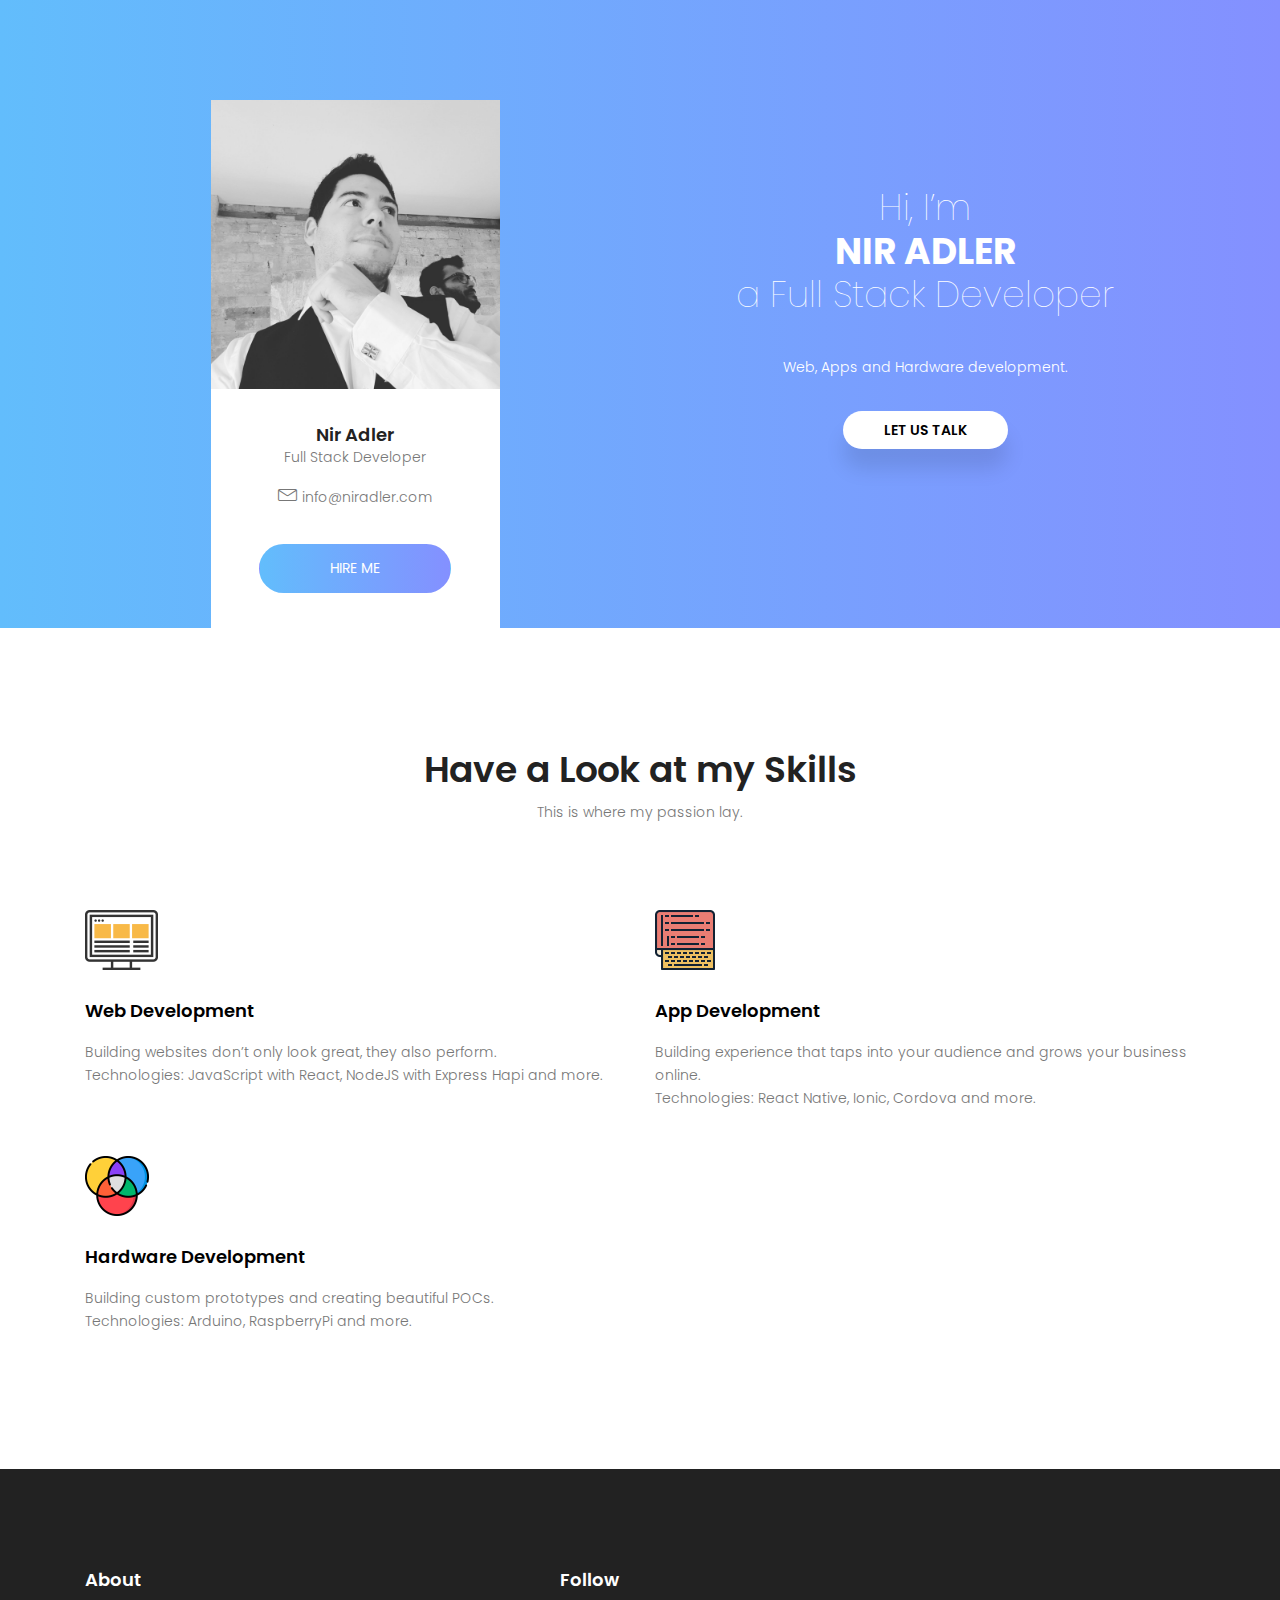
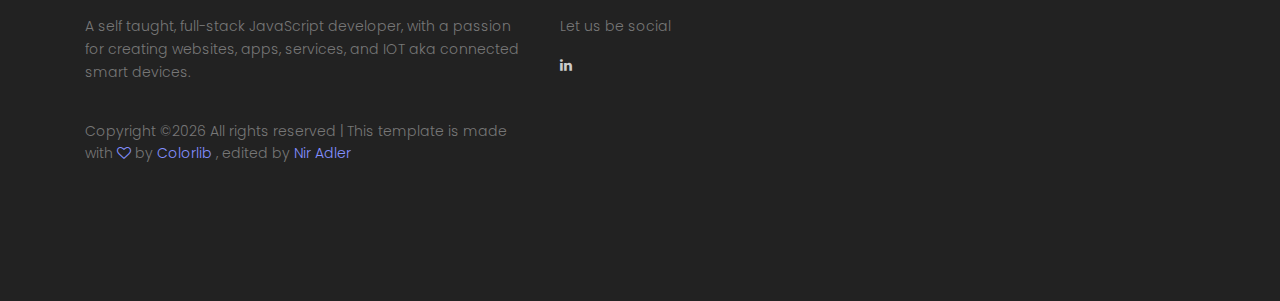
==== index.html @ 6424b709 "init" ====
<!DOCTYPE html>
	<html lang="zxx" class="no-js">
	<head>
		<!-- Mobile Specific Meta -->
		<meta name="viewport" content="width=device-width, initial-scale=1, shrink-to-fit=no">
		<!-- Author Meta -->
		<meta name="author" content="Nir Adler">
		<!-- Meta Description -->
		<meta name="description" content="Nir Adler">
		<!-- Meta Keyword -->
		<meta name="keywords" content="Nir Adler">
		<!-- meta character set -->
		<meta charset="UTF-8">
		<!-- Site Title -->
		<title>Nir Adler</title>

		<link href="https://fonts.googleapis.com/css?family=Poppins:100,200,400,300,500,600,700" rel="stylesheet"> 
			<!--
			CSS
			============================================= -->
			<link rel="stylesheet" href="css/linearicons.css">
			<link rel="stylesheet" href="css/owl.carousel.css">
			<link rel="stylesheet" href="css/font-awesome.min.css">
			<link rel="stylesheet" href="css/nice-select.css">			
			<link rel="stylesheet" href="css/magnific-popup.css">
			<link rel="stylesheet" href="css/bootstrap.css">
			<link rel="stylesheet" href="css/main.css">
		</head>
		<body>
		<!-- Start banner Area -->
		<section class="generic-banner relative">	
				
			<div class="container">
				<div class="row justify-content-start align-items-center">		
						<div class="col-lg-6 col-md-12 banner-right">
						<div class="myself-wrap">
								<img class="img-fluid" src="img/header-img.jpg" alt="" style="max-height: 289px">
								<div class="desc">
									<h4>Nir Adler</h4>
									<p class="pb-10">Full Stack Developer</p>
									<p><span class="lnr lnr-envelope"></span> info@niradler.com</p>
									<a class="mt-30 text-uppercase talk-btn" href="mailto:info@niradler.com?Subject=Reaching%20out%20from%20niradler.com" target="_top">Hire Me</span></a>
								</div>
							</div>		
						</div>	
					<div class="col-lg-6 col-md-12 banner-left">
						<h1 class="text-white">
							Hi, I’m <br>
							<span>Nir Adler</span> <br>
							a Full Stack Developer						
						</h1>
						<p class="mx-auto text-white  mt-20 mb-40">
							Web, Apps and Hardware development.
						</p>
						<a href="mailto:info@niradler.com?Subject=Reaching%20out%20from%20niradler.com" target="_top" class="text-uppercase header-btn">Let Us Talk</span></a>
					</div>
				</div>
			</div>
		</section>		
		<!-- End banner Area -->
		
		<!-- About Generic Start -->
		<div class="main-wrapper">

			<!-- Start service Area -->
			<section class="service-area section-gap" id="service"> 
				<div class="container">
					<div class="row d-flex justify-content-center">
						<div class="menu-content pb-70 col-lg-8">
							<div class="title text-center">
								<h1 class="mb-10">Have a Look at my Skills</h1>
								<p>This is where my passion lay.</p>
							</div>
						</div>
					</div>						
					<div class="row">
						<div class="single-service col-lg-6 col-md-6 mb-30">
							<div class="icon">
								<img src="img/s1.png" alt="">
							</div>
							<div class="dec">
								<h4 class="mt-30"><a href="#">Web Development</a></h4>			
								<p class="mt-20">
									Building websites don’t only look great, they also perform.
									<br>
									Technologies: JavaScript with React, NodeJS with Express Hapi and more.
								</p>								
							</div>
						</div>
						<div class="single-service col-lg-6 col-md-6 mb-30">
							<div class="icon">
								<img src="img/s2.png" alt="">
							</div>
							<div class="dec">
								<h4 class="mt-30"><a href="#">App Development</a></h4>			
								<p class="mt-20">
									Building experience that taps into your audience and grows your business online.
									<br>
									Technologies: React Native, Ionic, Cordova and more.
								</p>								
							</div>
						</div>
						<div class="single-service col-lg-6 col-md-6">
							<div class="icon">
								<img src="img/s3.png" alt="">
							</div>
							<div class="dec">
								<h4 class="mt-30"><a href="#">Hardware Development</a></h4>			
								<p class="mt-20">
									Building custom prototypes and creating beautiful POCs.
									<br>
									Technologies: Arduino, RaspberryPi and more.
								</p>								
							</div>
						</div>																		
					</div>
				</div>	
			</section>
			<!-- End service Area -->


			<!-- start footer Area -->		
			<footer class="footer-area section-gap">
				<div class="container">
					<div class="row">
						<div class="col-lg-5  col-md-6 col-sm-6">
							<div class="single-footer-widget">
								<h6>About</h6>
								<p>
									A self taught, full-stack JavaScript developer, with a passion for creating websites, apps, services, and IOT aka connected smart devices.
								</p>
								<!-- Link back to Colorlib can't be removed. Template is licensed under CC BY 3.0. -->
					<p class="footer-text">Copyright &copy;<script>document.write(new Date().getFullYear());</script> All rights reserved | This template is made with <i class="fa fa-heart-o" aria-hidden="true"></i> by <a href="https://colorlib.com" target="_blank">Colorlib</a>
					, edited by <a href="https://niradler.com" target="_blank">Nir Adler</a>
					</p>
            		<!-- Link back to Colorlib can't be removed. Template is licensed under CC BY 3.0. -->
							</div>
						</div>
												
						<div class="col-lg-2 col-md-6 col-sm-6 social-widget">
							<div class="single-footer-widget">
								<h6>Follow</h6>
								<p>Let us be social</p>
								<div class="footer-social d-flex align-items-center">
									<a href="https://www.linkedin.com/in/niradler/"><i class="fa fa-linkedin"></i></a>
								</div>
							</div>
						</div>							
					</div>
				</div>
			</footer>	
			<!-- End footer Area -->		


		<script src="js/vendor/jquery-2.2.4.min.js"></script>
		<script src="https://cdnjs.cloudflare.com/ajax/libs/popper.js/1.11.0/umd/popper.min.js" integrity="sha384-b/U6ypiBEHpOf/4+1nzFpr53nxSS+GLCkfwBdFNTxtclqqenISfwAzpKaMNFNmj4" crossorigin="anonymous"></script>
		<script src="js/vendor/bootstrap.min.js"></script>
		<script src="js/jquery.ajaxchimp.min.js"></script>
		<script src="js/jquery.sticky.js"></script>
		<script src="js/owl.carousel.min.js"></script>
		<script src="js/jquery.nice-select.min.js"></script>
		<script src="js/jquery.magnific-popup.min.js"></script>
		<script src="js/jquery.DonutWidget.min.js"></script>
		<script src="js/main.js"></script>
	</body>
</html>
---- css/linearicons.css ----
@font-face {
	font-family: 'Linearicons-Free';
	src:url('../fonts/Linearicons-Free.eot?w118d');
	src:url('../fonts/Linearicons-Free.eot?#iefixw118d') format('embedded-opentype'),
		url('../fonts/Linearicons-Free.woff2?w118d') format('woff2'),
		url('../fonts/Linearicons-Free.woff?w118d') format('woff'),
		url('../fonts/Linearicons-Free.ttf?w118d') format('truetype'),
		url('../fonts/Linearicons-Free.svg?w118d#Linearicons-Free') format('svg');
	font-weight: normal;
	font-style: normal;
}

.lnr {
	font-family: 'Linearicons-Free';
	speak: none;
	font-style: normal;
	font-weight: normal;
	font-variant: normal;
	text-transform: none;
	line-height: 1;

	/* Better Font Rendering =========== */
	-webkit-font-smoothing: antialiased;
	-moz-osx-font-smoothing: grayscale;
}

.lnr-home:before {
	content: "\e800";
}
.lnr-apartment:before {
	content: "\e801";
}
.lnr-pencil:before {
	content: "\e802";
}
.lnr-magic-wand:before {
	content: "\e803";
}
.lnr-drop:before {
	content: "\e804";
}
.lnr-lighter:before {
	content: "\e805";
}
.lnr-poop:before {
	content: "\e806";
}
.lnr-sun:before {
	content: "\e807";
}
.lnr-moon:before {
	content: "\e808";
}
.lnr-cloud:before {
	content: "\e809";
}
.lnr-cloud-upload:before {
	content: "\e80a";
}
.lnr-cloud-download:before {
	content: "\e80b";
}
.lnr-cloud-sync:before {
	content: "\e80c";
}
.lnr-cloud-check:before {
	content: "\e80d";
}
.lnr-database:before {
	content: "\e80e";
}
.lnr-lock:before {
	content: "\e80f";
}
.lnr-cog:before {
	content: "\e810";
}
.lnr-trash:before {
	content: "\e811";
}
.lnr-dice:before {
	content: "\e812";
}
.lnr-heart:before {
	content: "\e813";
}
.lnr-star:before {
	content: "\e814";
}
.lnr-star-half:before {
	content: "\e815";
}
.lnr-star-empty:before {
	content: "\e816";
}
.lnr-flag:before {
	content: "\e817";
}
.lnr-envelope:before {
	content: "\e818";
}
.lnr-paperclip:before {
	content: "\e819";
}
.lnr-inbox:before {
	content: "\e81a";
}
.lnr-eye:before {
	content: "\e81b";
}
.lnr-printer:before {
	content: "\e81c";
}
.lnr-file-empty:before {
	content: "\e81d";
}
.lnr-file-add:before {
	content: "\e81e";
}
.lnr-enter:before {
	content: "\e81f";
}
.lnr-exit:before {
	content: "\e820";
}
.lnr-graduation-hat:before {
	content: "\e821";
}
.lnr-license:before {
	content: "\e822";
}
.lnr-music-note:before {
	content: "\e823";
}
.lnr-film-play:before {
	content: "\e824";
}
.lnr-camera-video:before {
	content: "\e825";
}
.lnr-camera:before {
	content: "\e826";
}
.lnr-picture:before {
	content: "\e827";
}
.lnr-book:before {
	content: "\e828";
}
.lnr-bookmark:before {
	content: "\e829";
}
.lnr-user:before {
	content: "\e82a";
}
.lnr-users:before {
	content: "\e82b";
}
.lnr-shirt:before {
	content: "\e82c";
}
.lnr-store:before {
	content: "\e82d";
}
.lnr-cart:before {
	content: "\e82e";
}
.lnr-tag:before {
	content: "\e82f";
}
.lnr-phone-handset:before {
	content: "\e830";
}
.lnr-phone:before {
	content: "\e831";
}
.lnr-pushpin:before {
	content: "\e832";
}
.lnr-map-marker:before {
	content: "\e833";
}
.lnr-map:before {
	content: "\e834";
}
.lnr-location:before {
	content: "\e835";
}
.lnr-calendar-full:before {
	content: "\e836";
}
.lnr-keyboard:before {
	content: "\e837";
}
.lnr-spell-check:before {
	content: "\e838";
}
.lnr-screen:before {
	content: "\e839";
}
.lnr-smartphone:before {
	content: "\e83a";
}
.lnr-tablet:before {
	content: "\e83b";
}
.lnr-laptop:before {
	content: "\e83c";
}
.lnr-laptop-phone:before {
	content: "\e83d";
}
.lnr-power-switch:before {
	content: "\e83e";
}
.lnr-bubble:before {
	content: "\e83f";
}
.lnr-heart-pulse:before {
	content: "\e840";
}
.lnr-construction:before {
	content: "\e841";
}
.lnr-pie-chart:before {
	content: "\e842";
}
.lnr-chart-bars:before {
	content: "\e843";
}
.lnr-gift:before {
	content: "\e844";
}
.lnr-diamond:before {
	content: "\e845";
}
.lnr-linearicons:before {
	content: "\e846";
}
.lnr-dinner:before {
	content: "\e847";
}
.lnr-coffee-cup:before {
	content: "\e848";
}
.lnr-leaf:before {
	content: "\e849";
}
.lnr-paw:before {
	content: "\e84a";
}
.lnr-rocket:before {
	content: "\e84b";
}
.lnr-briefcase:before {
	content: "\e84c";
}
.lnr-bus:before {
	content: "\e84d";
}
.lnr-car:before {
	content: "\e84e";
}
.lnr-train:before {
	content: "\e84f";
}
.lnr-bicycle:before {
	content: "\e850";
}
.lnr-wheelchair:before {
	content: "\e851";
}
.lnr-select:before {
	content: "\e852";
}
.lnr-earth:before {
	content: "\e853";
}
.lnr-smile:before {
	content: "\e854";
}
.lnr-sad:before {
	content: "\e855";
}
.lnr-neutral:before {
	content: "\e856";
}
.lnr-mustache:before {
	content: "\e857";
}
.lnr-alarm:before {
	content: "\e858";
}
.lnr-bullhorn:before {
	content: "\e859";
}
.lnr-volume-high:before {
	content: "\e85a";
}
.lnr-volume-medium:before {
	content: "\e85b";
}
.lnr-volume-low:before {
	content: "\e85c";
}
.lnr-volume:before {
	content: "\e85d";
}
.lnr-mic:before {
	content: "\e85e";
}
.lnr-hourglass:before {
	content: "\e85f";
}
.lnr-undo:before {
	content: "\e860";
}
.lnr-redo:before {
	content: "\e861";
}
.lnr-sync:before {
	content: "\e862";
}
.lnr-history:before {
	content: "\e863";
}
.lnr-clock:before {
	content: "\e864";
}
.lnr-download:before {
	content: "\e865";
}
.lnr-upload:before {
	content: "\e866";
}
.lnr-enter-down:before {
	content: "\e867";
}
.lnr-exit-up:before {
	content: "\e868";
}
.lnr-bug:before {
	content: "\e869";
}
.lnr-code:before {
	content: "\e86a";
}
.lnr-link:before {
	content: "\e86b";
}
.lnr-unlink:before {
	content: "\e86c";
}
.lnr-thumbs-up:before {
	content: "\e86d";
}
.lnr-thumbs-down:before {
	content: "\e86e";
}
.lnr-magnifier:before {
	content: "\e86f";
}
.lnr-cross:before {
	content: "\e870";
}
.lnr-menu:before {
	content: "\e871";
}
.lnr-list:before {
	content: "\e872";
}
.lnr-chevron-up:before {
	content: "\e873";
}
.lnr-chevron-down:before {
	content: "\e874";
}
.lnr-chevron-left:before {
	content: "\e875";
}
.lnr-chevron-right:before {
	content: "\e876";
}
.lnr-arrow-up:before {
	content: "\e877";
}
.lnr-arrow-down:before {
	content: "\e878";
}
.lnr-arrow-left:before {
	content: "\e879";
}
.lnr-arrow-right:before {
	content: "\e87a";
}
.lnr-move:before {
	content: "\e87b";
}
.lnr-warning:before {
	content: "\e87c";
}
.lnr-question-circle:before {
	content: "\e87d";
}
.lnr-menu-circle:before {
	content: "\e87e";
}
.lnr-checkmark-circle:before {
	content: "\e87f";
}
.lnr-cross-circle:before {
	content: "\e880";
}
.lnr-plus-circle:before {
	content: "\e881";
}
.lnr-circle-minus:before {
	content: "\e882";
}
.lnr-arrow-up-circle:before {
	content: "\e883";
}
.lnr-arrow-down-circle:before {
	content: "\e884";
}
.lnr-arrow-left-circle:before {
	content: "\e885";
}
.lnr-arrow-right-circle:before {
	content: "\e886";
}
.lnr-chevron-up-circle:before {
	content: "\e887";
}
.lnr-chevron-down-circle:before {
	content: "\e888";
}
.lnr-chevron-left-circle:before {
	content: "\e889";
}
.lnr-chevron-right-circle:before {
	content: "\e88a";
}
.lnr-crop:before {
	content: "\e88b";
}
.lnr-frame-expand:before {
	content: "\e88c";
}
.lnr-frame-contract:before {
	content: "\e88d";
}
.lnr-layers:before {
	content: "\e88e";
}
.lnr-funnel:before {
	content: "\e88f";
}
.lnr-text-format:before {
	content: "\e890";
}
.lnr-text-format-remove:before {
	content: "\e891";
}
.lnr-text-size:before {
	content: "\e892";
}
.lnr-bold:before {
	content: "\e893";
}
.lnr-italic:before {
	content: "\e894";
}
.lnr-underline:before {
	content: "\e895";
}
.lnr-strikethrough:before {
	content: "\e896";
}
.lnr-highlight:before {
	content: "\e897";
}
.lnr-text-align-left:before {
	content: "\e898";
}
.lnr-text-align-center:before {
	content: "\e899";
}
.lnr-text-align-right:before {
	content: "\e89a";
}
.lnr-text-align-justify:before {
	content: "\e89b";
}
.lnr-line-spacing:before {
	content: "\e89c";
}
.lnr-indent-increase:before {
	content: "\e89d";
}
.lnr-indent-decrease:before {
	content: "\e89e";
}
.lnr-pilcrow:before {
	content: "\e89f";
}
.lnr-direction-ltr:before {
	content: "\e8a0";
}
.lnr-direction-rtl:before {
	content: "\e8a1";
}
.lnr-page-break:before {
	content: "\e8a2";
}
.lnr-sort-alpha-asc:before {
	content: "\e8a3";
}
.lnr-sort-amount-asc:before {
	content: "\e8a4";
}
.lnr-hand:before {
	content: "\e8a5";
}
.lnr-pointer-up:before {
	content: "\e8a6";
}
.lnr-pointer-right:before {
	content: "\e8a7";
}
.lnr-pointer-down:before {
	content: "\e8a8";
}
.lnr-pointer-left:before {
	content: "\e8a9";
}
---- css/nice-select.css ----
.nice-select {
  -webkit-tap-highlight-color: transparent;
  background-color: #fff;
  border-radius: 5px;
  border: solid 1px #e8e8e8;
  box-sizing: border-box;
  clear: both;
  cursor: pointer;
  display: block;
  float: left;
  font-family: inherit;
  font-size: 14px;
  font-weight: normal;
  height: 42px;
  line-height: 40px;
  outline: none;
  padding-left: 18px;
  padding-right: 30px;
  position: relative;
  text-align: left !important;
  -webkit-transition: all 0.2s ease-in-out;
  transition: all 0.2s ease-in-out;
  -webkit-user-select: none;
     -moz-user-select: none;
      -ms-user-select: none;
          user-select: none;
  white-space: nowrap;
  width: auto; }
  .nice-select:hover {
    border-color: #dbdbdb; }
  .nice-select:active, .nice-select.open, .nice-select:focus {
    border-color: #999; }
  .nice-select:after {
    border-bottom: 2px solid #999;
    border-right: 2px solid #999;
    content: '';
    display: block;
    height: 5px;
    margin-top: -4px;
    pointer-events: none;
    position: absolute;
    right: 12px;
    top: 50%;
    -webkit-transform-origin: 66% 66%;
        -ms-transform-origin: 66% 66%;
            transform-origin: 66% 66%;
    -webkit-transform: rotate(45deg);
        -ms-transform: rotate(45deg);
            transform: rotate(45deg);
    -webkit-transition: all 0.15s ease-in-out;
    transition: all 0.15s ease-in-out;
    width: 5px; }
  .nice-select.open:after {
    -webkit-transform: rotate(-135deg);
        -ms-transform: rotate(-135deg);
            transform: rotate(-135deg); }
  .nice-select.open .list {
    opacity: 1;
    pointer-events: auto;
    -webkit-transform: scale(1) translateY(0);
        -ms-transform: scale(1) translateY(0);
            transform: scale(1) translateY(0); }
  .nice-select.disabled {
    border-color: #ededed;
    color: #999;
    pointer-events: none; }
    .nice-select.disabled:after {
      border-color: #cccccc; }
  .nice-select.wide {
    width: 100%; }
    .nice-select.wide .list {
      left: 0 !important;
      right: 0 !important; }
  .nice-select.right {
    float: right; }
    .nice-select.right .list {
      left: auto;
      right: 0; }
  .nice-select.small {
    font-size: 12px;
    height: 36px;
    line-height: 34px; }
    .nice-select.small:after {
      height: 4px;
      width: 4px; }
    .nice-select.small .option {
      line-height: 34px;
      min-height: 34px; }
  .nice-select .list {
    background-color: #fff;
    border-radius: 5px;
    box-shadow: 0 0 0 1px rgba(68, 68, 68, 0.11);
    box-sizing: border-box;
    margin-top: 4px;
    opacity: 0;
    overflow: hidden;
    padding: 0;
    pointer-events: none;
    position: absolute;
    top: 100%;
    left: 0;
    -webkit-transform-origin: 50% 0;
        -ms-transform-origin: 50% 0;
            transform-origin: 50% 0;
    -webkit-transform: scale(0.75) translateY(-21px);
        -ms-transform: scale(0.75) translateY(-21px);
            transform: scale(0.75) translateY(-21px);
    -webkit-transition: all 0.2s cubic-bezier(0.5, 0, 0, 1.25), opacity 0.15s ease-out;
    transition: all 0.2s cubic-bezier(0.5, 0, 0, 1.25), opacity 0.15s ease-out;
    z-index: 9; }
    .nice-select .list:hover .option:not(:hover) {
      background-color: transparent !important; }
  .nice-select .option {
    cursor: pointer;
    font-weight: 400;
    line-height: 40px;
    list-style: none;
    min-height: 40px;
    outline: none;
    padding-left: 18px;
    padding-right: 29px;
    text-align: left;
    -webkit-transition: all 0.2s;
    transition: all 0.2s; }
    .nice-select .option:hover, .nice-select .option.focus, .nice-select .option.selected.focus {
      background-color: #f6f6f6; }
    .nice-select .option.selected {
      font-weight: bold; }
    .nice-select .option.disabled {
      background-color: transparent;
      color: #999;
      cursor: default; }

.no-csspointerevents .nice-select .list {
  display: none; }

.no-csspointerevents .nice-select.open .list {
  display: block; }
---- css/main.css ----
/*--------------------------- Color variations ----------------------*/
/* Medium Layout: 1280px */
/* Tablet Layout: 768px */
/* Mobile Layout: 320px */
/* Wide Mobile Layout: 480px */
/* =================================== */
/*  Basic Style 
/* =================================== */
::-moz-selection {
  /* Code for Firefox */
  background-color: #8490ff;
  color: #fff;
}

::selection {
  background-color: #8490ff;
  color: #fff;
}

::-webkit-input-placeholder {
  /* WebKit, Blink, Edge */
  color: #777777;
  font-weight: 300;
}

:-moz-placeholder {
  /* Mozilla Firefox 4 to 18 */
  color: #777777;
  opacity: 1;
  font-weight: 300;
}

::-moz-placeholder {
  /* Mozilla Firefox 19+ */
  color: #777777;
  opacity: 1;
  font-weight: 300;
}

:-ms-input-placeholder {
  /* Internet Explorer 10-11 */
  color: #777777;
  font-weight: 300;
}

::-ms-input-placeholder {
  /* Microsoft Edge */
  color: #777777;
  font-weight: 300;
}

body {
  color: #777777;
  font-family: "Poppins", sans-serif;
  font-size: 14px;
  font-weight: 300;
  line-height: 1.625em;
  position: relative;
}

ol, ul {
  margin: 0;
  padding: 0;
  list-style: none;
}

select {
  display: block;
}

figure {
  margin: 0;
}

a {
  -webkit-transition: all 0.3s ease 0s;
  -moz-transition: all 0.3s ease 0s;
  -o-transition: all 0.3s ease 0s;
  transition: all 0.3s ease 0s;
}

iframe {
  border: 0;
}

a, a:focus, a:hover {
  text-decoration: none;
  outline: 0;
}

.btn.active.focus,
.btn.active:focus,
.btn.focus,
.btn.focus:active,
.btn:active:focus,
.btn:focus {
  text-decoration: none;
  outline: 0;
}

.card-panel {
  margin: 0;
  padding: 60px;
}

/**
 *  Typography
 *
 **/
.btn i, .btn-large i, .btn-floating i, .btn-large i, .btn-flat i {
  font-size: 1em;
  line-height: inherit;
}

.gray-bg {
  background: #f9f9ff;
}

h1, h2, h3,
h4, h5, h6 {
  font-family: "Poppins", sans-serif;
  color: #222222;
  line-height: 1.2em !important;
  margin-bottom: 0;
  margin-top: 0;
  font-weight: 600;
}

.h1, .h2, .h3,
.h4, .h5, .h6 {
  margin-bottom: 0;
  margin-top: 0;
  font-family: "Poppins", sans-serif;
  font-weight: 600;
  color: #222222;
}

h1, .h1 {
  font-size: 36px;
}

h2, .h2 {
  font-size: 30px;
}

h3, .h3 {
  font-size: 24px;
}

h4, .h4 {
  font-size: 18px;
}

h5, .h5 {
  font-size: 16px;
}

h6, .h6 {
  font-size: 14px;
  color: #222222;
}

td, th {
  border-radius: 0px;
}

/**
 * For modern browsers
 * 1. The space content is one way to avoid an Opera bug when the
 *    contenteditable attribute is included anywhere else in the document.
 *    Otherwise it causes space to appear at the top and bottom of elements
 *    that are clearfixed.
 * 2. The use of `table` rather than `block` is only necessary if using
 *    `:before` to contain the top-margins of child elements.
 */
.clear::before, .clear::after {
  content: " ";
  display: table;
}

.clear::after {
  clear: both;
}

.fz-11 {
  font-size: 11px;
}

.fz-12 {
  font-size: 12px;
}

.fz-13 {
  font-size: 13px;
}

.fz-14 {
  font-size: 14px;
}

.fz-15 {
  font-size: 15px;
}

.fz-16 {
  font-size: 16px;
}

.fz-18 {
  font-size: 18px;
}

.fz-30 {
  font-size: 30px;
}

.fz-48 {
  font-size: 48px !important;
}

.fw100 {
  font-weight: 100;
}

.fw300 {
  font-weight: 300;
}

.fw400 {
  font-weight: 400 !important;
}

.fw500 {
  font-weight: 500;
}

.f700 {
  font-weight: 700;
}

.fsi {
  font-style: italic;
}

.mt-10 {
  margin-top: 10px;
}

.mt-15 {
  margin-top: 15px;
}

.mt-20 {
  margin-top: 20px;
}

.mt-25 {
  margin-top: 25px;
}

.mt-30 {
  margin-top: 30px;
}

.mt-35 {
  margin-top: 35px;
}

.mt-40 {
  margin-top: 40px;
}

.mt-50 {
  margin-top: 50px;
}

.mt-60 {
  margin-top: 60px;
}

.mt-70 {
  margin-top: 70px;
}

.mt-80 {
  margin-top: 80px;
}

.mt-100 {
  margin-top: 100px;
}

.mt-120 {
  margin-top: 120px;
}

.mt-150 {
  margin-top: 150px;
}

.ml-0 {
  margin-left: 0 !important;
}

.ml-5 {
  margin-left: 5px !important;
}

.ml-10 {
  margin-left: 10px;
}

.ml-15 {
  margin-left: 15px;
}

.ml-20 {
  margin-left: 20px;
}

.ml-30 {
  margin-left: 30px;
}

.ml-50 {
  margin-left: 50px;
}

.mr-0 {
  margin-right: 0 !important;
}

.mr-5 {
  margin-right: 5px !important;
}

.mr-15 {
  margin-right: 15px;
}

.mr-10 {
  margin-right: 10px;
}

.mr-20 {
  margin-right: 20px;
}

.mr-30 {
  margin-right: 30px;
}

.mr-50 {
  margin-right: 50px;
}

.mb-0 {
  margin-bottom: 0px;
}

.mb-0-i {
  margin-bottom: 0px !important;
}

.mb-5 {
  margin-bottom: 5px;
}

.mb-10 {
  margin-bottom: 10px;
}

.mb-15 {
  margin-bottom: 15px;
}

.mb-20 {
  margin-bottom: 20px;
}

.mb-25 {
  margin-bottom: 25px;
}

.mb-30 {
  margin-bottom: 30px;
}

.mb-40 {
  margin-bottom: 40px;
}

.mb-50 {
  margin-bottom: 50px;
}

.mb-60 {
  margin-bottom: 60px;
}

.mb-70 {
  margin-bottom: 70px;
}

.mb-80 {
  margin-bottom: 80px;
}

.mb-90 {
  margin-bottom: 90px;
}

.mb-100 {
  margin-bottom: 100px;
}

.pt-0 {
  padding-top: 0px;
}

.pt-10 {
  padding-top: 10px;
}

.pt-15 {
  padding-top: 15px;
}

.pt-20 {
  padding-top: 20px;
}

.pt-25 {
  padding-top: 25px;
}

.pt-30 {
  padding-top: 30px;
}

.pt-40 {
  padding-top: 40px;
}

.pt-50 {
  padding-top: 50px;
}

.pt-60 {
  padding-top: 60px;
}

.pt-70 {
  padding-top: 70px;
}

.pt-80 {
  padding-top: 80px;
}

.pt-90 {
  padding-top: 90px;
}

.pt-100 {
  padding-top: 100px;
}

.pt-120 {
  padding-top: 120px;
}

.pt-150 {
  padding-top: 150px;
}

.pt-170 {
  padding-top: 170px;
}

.pb-0 {
  padding-bottom: 0px;
}

.pb-10 {
  padding-bottom: 10px;
}

.pb-15 {
  padding-bottom: 15px;
}

.pb-20 {
  padding-bottom: 20px;
}

.pb-25 {
  padding-bottom: 25px;
}

.pb-30 {
  padding-bottom: 30px;
}

.pb-40 {
  padding-bottom: 40px;
}

.pb-50 {
  padding-bottom: 50px;
}

.pb-60 {
  padding-bottom: 60px;
}

.pb-70 {
  padding-bottom: 70px;
}

.pb-80 {
  padding-bottom: 80px;
}

.pb-90 {
  padding-bottom: 90px;
}

.pb-100 {
  padding-bottom: 100px;
}

.pb-120 {
  padding-bottom: 120px;
}

.pb-150 {
  padding-bottom: 150px;
}

.pr-30 {
  padding-right: 30px;
}

.pl-30 {
  padding-left: 30px;
}

.pl-90 {
  padding-left: 90px;
}

.p-40 {
  padding: 40px;
}

.float-left {
  float: left;
}

.float-right {
  float: right;
}

.text-italic {
  font-style: italic;
}

.text-white {
  color: #fff;
}

.text-black {
  color: #000;
}

.transition {
  -webkit-transition: all 0.3s ease 0s;
  -moz-transition: all 0.3s ease 0s;
  -o-transition: all 0.3s ease 0s;
  transition: all 0.3s ease 0s;
}

.section-full {
  padding: 100px 0;
}

.section-half {
  padding: 75px 0;
}

.text-center {
  text-align: center;
}

.text-left {
  text-align: left;
}

.text-rigth {
  text-align: right;
}

.flex {
  display: -webkit-box;
  display: -webkit-flex;
  display: -moz-flex;
  display: -ms-flexbox;
  display: flex;
}

.inline-flex {
  display: -webkit-inline-box;
  display: -webkit-inline-flex;
  display: -moz-inline-flex;
  display: -ms-inline-flexbox;
  display: inline-flex;
}

.flex-grow {
  -webkit-box-flex: 1;
  -webkit-flex-grow: 1;
  -moz-flex-grow: 1;
  -ms-flex-positive: 1;
  flex-grow: 1;
}

.flex-wrap {
  -webkit-flex-wrap: wrap;
  -moz-flex-wrap: wrap;
  -ms-flex-wrap: wrap;
  flex-wrap: wrap;
}

.flex-left {
  -webkit-box-pack: start;
  -ms-flex-pack: start;
  -webkit-justify-content: flex-start;
  -moz-justify-content: flex-start;
  justify-content: flex-start;
}

.flex-middle {
  -webkit-box-align: center;
  -ms-flex-align: center;
  -webkit-align-items: center;
  -moz-align-items: center;
  align-items: center;
}

.flex-right {
  -webkit-box-pack: end;
  -ms-flex-pack: end;
  -webkit-justify-content: flex-end;
  -moz-justify-content: flex-end;
  justify-content: flex-end;
}

.flex-top {
  -webkit-align-self: flex-start;
  -moz-align-self: flex-start;
  -ms-flex-item-align: start;
  align-self: flex-start;
}

.flex-center {
  -webkit-box-pack: center;
  -ms-flex-pack: center;
  -webkit-justify-content: center;
  -moz-justify-content: center;
  justify-content: center;
}

.flex-bottom {
  -webkit-align-self: flex-end;
  -moz-align-self: flex-end;
  -ms-flex-item-align: end;
  align-self: flex-end;
}

.space-between {
  -webkit-box-pack: justify;
  -ms-flex-pack: justify;
  -webkit-justify-content: space-between;
  -moz-justify-content: space-between;
  justify-content: space-between;
}

.space-around {
  -ms-flex-pack: distribute;
  -webkit-justify-content: space-around;
  -moz-justify-content: space-around;
  justify-content: space-around;
}

.flex-column {
  -webkit-box-direction: normal;
  -webkit-box-orient: vertical;
  -webkit-flex-direction: column;
  -moz-flex-direction: column;
  -ms-flex-direction: column;
  flex-direction: column;
}

.flex-cell {
  display: -webkit-box;
  display: -webkit-flex;
  display: -moz-flex;
  display: -ms-flexbox;
  display: flex;
  -webkit-box-flex: 1;
  -webkit-flex-grow: 1;
  -moz-flex-grow: 1;
  -ms-flex-positive: 1;
  flex-grow: 1;
}

.display-table {
  display: table;
}

.light {
  color: #fff;
}

.dark {
  color: #000;
}

.relative {
  position: relative;
}

.overflow-hidden {
  overflow: hidden;
}

.overlay {
  position: absolute;
  left: 0;
  right: 0;
  top: 0;
  bottom: 0;
}

.container.fullwidth {
  width: 100%;
}

.container.no-padding {
  padding-left: 0;
  padding-right: 0;
}

.no-padding {
  padding: 0;
}

.section-bg {
  background: #f9fafc;
}

@media (max-width: 767px) {
  .no-flex-xs {
    display: block !important;
  }
}

.row.no-margin {
  margin-left: 0;
  margin-right: 0;
}

.sample-text-area {
  background: #fff;
  padding: 100px 0 70px 0;
}

.text-heading {
  margin-bottom: 30px;
  font-size: 24px;
}

h1 {
  font-size: 36px;
}

h2 {
  font-size: 30px;
}

h3 {
  font-size: 24px;
}

h4 {
  font-size: 18px;
}

h5 {
  font-size: 16px;
}

h6 {
  font-size: 14px;
}

h1, h2, h3, h4, h5, h6 {
  line-height: 1.5em;
}

.typography h1, .typography h2, .typography h3, .typography h4, .typography h5, .typography h6 {
  color: #777777;
}

.button-area {
  background: #fff;
}

.button-area .border-top-generic {
  padding: 70px 15px;
  border-top: 1px dotted #eee;
}

.button-group-area .genric-btn {
  margin-right: 10px;
  margin-top: 10px;
}

.button-group-area .genric-btn:last-child {
  margin-right: 0;
}

.genric-btn {
  display: inline-block;
  outline: none;
  line-height: 40px;
  padding: 0 30px;
  font-size: .8em;
  text-align: center;
  text-decoration: none;
  font-weight: 500;
  cursor: pointer;
  -webkit-transition: all 0.3s ease 0s;
  -moz-transition: all 0.3s ease 0s;
  -o-transition: all 0.3s ease 0s;
  transition: all 0.3s ease 0s;
}

.genric-btn:focus {
  outline: none;
}

.genric-btn.e-large {
  padding: 0 40px;
  line-height: 50px;
}

.genric-btn.large {
  line-height: 45px;
}

.genric-btn.medium {
  line-height: 30px;
}

.genric-btn.small {
  line-height: 25px;
}

.genric-btn.radius {
  border-radius: 3px;
}

.genric-btn.circle {
  border-radius: 20px;
}

.genric-btn.arrow {
  display: -webkit-inline-box;
  display: -ms-inline-flexbox;
  display: inline-flex;
  -webkit-box-align: center;
  -ms-flex-align: center;
  align-items: center;
}

.genric-btn.arrow span {
  margin-left: 10px;
}

.genric-btn.default {
  color: #222222;
  background: #f9f9ff;
  border: 1px solid transparent;
}

.genric-btn.default:hover {
  border: 1px solid #f9f9ff;
  background: #fff;
}

.genric-btn.default-border {
  border: 1px solid #f9f9ff;
  background: #fff;
}

.genric-btn.default-border:hover {
  color: #222222;
  background: #f9f9ff;
  border: 1px solid transparent;
}

.genric-btn.primary {
  color: #fff;
  background: #8490ff;
  border: 1px solid transparent;
}

.genric-btn.primary:hover {
  color: #8490ff;
  border: 1px solid #8490ff;
  background: #fff;
}

.genric-btn.primary-border {
  color: #8490ff;
  border: 1px solid #8490ff;
  background: #fff;
}

.genric-btn.primary-border:hover {
  color: #fff;
  background: #8490ff;
  border: 1px solid transparent;
}

.genric-btn.success {
  color: #fff;
  background: #4cd3e3;
  border: 1px solid transparent;
}

.genric-btn.success:hover {
  color: #4cd3e3;
  border: 1px solid #4cd3e3;
  background: #fff;
}

.genric-btn.success-border {
  color: #4cd3e3;
  border: 1px solid #4cd3e3;
  background: #fff;
}

.genric-btn.success-border:hover {
  color: #fff;
  background: #4cd3e3;
  border: 1px solid transparent;
}

.genric-btn.info {
  color: #fff;
  background: #38a4ff;
  border: 1px solid transparent;
}

.genric-btn.info:hover {
  color: #38a4ff;
  border: 1px solid #38a4ff;
  background: #fff;
}

.genric-btn.info-border {
  color: #38a4ff;
  border: 1px solid #38a4ff;
  background: #fff;
}

.genric-btn.info-border:hover {
  color: #fff;
  background: #38a4ff;
  border: 1px solid transparent;
}

.genric-btn.warning {
  color: #fff;
  background: #f4e700;
  border: 1px solid transparent;
}

.genric-btn.warning:hover {
  color: #f4e700;
  border: 1px solid #f4e700;
  background: #fff;
}

.genric-btn.warning-border {
  color: #f4e700;
  border: 1px solid #f4e700;
  background: #fff;
}

.genric-btn.warning-border:hover {
  color: #fff;
  background: #f4e700;
  border: 1px solid transparent;
}

.genric-btn.danger {
  color: #fff;
  background: #f44a40;
  border: 1px solid transparent;
}

.genric-btn.danger:hover {
  color: #f44a40;
  border: 1px solid #f44a40;
  background: #fff;
}

.genric-btn.danger-border {
  color: #f44a40;
  border: 1px solid #f44a40;
  background: #fff;
}

.genric-btn.danger-border:hover {
  color: #fff;
  background: #f44a40;
  border: 1px solid transparent;
}

.genric-btn.link {
  color: #222222;
  background: #f9f9ff;
  text-decoration: underline;
  border: 1px solid transparent;
}

.genric-btn.link:hover {
  color: #222222;
  border: 1px solid #f9f9ff;
  background: #fff;
}

.genric-btn.link-border {
  color: #222222;
  border: 1px solid #f9f9ff;
  background: #fff;
  text-decoration: underline;
}

.genric-btn.link-border:hover {
  color: #222222;
  background: #f9f9ff;
  border: 1px solid transparent;
}

.genric-btn.disable {
  color: #222222, 0.3;
  background: #f9f9ff;
  border: 1px solid transparent;
  cursor: not-allowed;
}

.generic-blockquote {
  padding: 30px 50px 30px 30px;
  background: #f9f9ff;
  border-left: 2px solid #8490ff;
}

.progress-table-wrap {
  overflow-x: scroll;
}

.progress-table {
  background: #f9f9ff;
  padding: 15px 0px 30px 0px;
  min-width: 800px;
}

.progress-table .serial {
  width: 11.83%;
  padding-left: 30px;
}

.progress-table .country {
  width: 28.07%;
}

.progress-table .visit {
  width: 19.74%;
}

.progress-table .percentage {
  width: 40.36%;
  padding-right: 50px;
}

.progress-table .table-head {
  display: flex;
}

.progress-table .table-head .serial, .progress-table .table-head .country, .progress-table .table-head .visit, .progress-table .table-head .percentage {
  color: #222222;
  line-height: 40px;
  text-transform: uppercase;
  font-weight: 500;
}

.progress-table .table-row {
  padding: 15px 0;
  border-top: 1px solid #edf3fd;
  display: flex;
}

.progress-table .table-row .serial, .progress-table .table-row .country, .progress-table .table-row .visit, .progress-table .table-row .percentage {
  display: flex;
  align-items: center;
}

.progress-table .table-row .country img {
  margin-right: 15px;
}

.progress-table .table-row .percentage .progress {
  width: 80%;
  border-radius: 0px;
  background: transparent;
}

.progress-table .table-row .percentage .progress .progress-bar {
  height: 5px;
  line-height: 5px;
}

.progress-table .table-row .percentage .progress .progress-bar.color-1 {
  background-color: #6382e6;
}

.progress-table .table-row .percentage .progress .progress-bar.color-2 {
  background-color: #e66686;
}

.progress-table .table-row .percentage .progress .progress-bar.color-3 {
  background-color: #f09359;
}

.progress-table .table-row .percentage .progress .progress-bar.color-4 {
  background-color: #73fbaf;
}

.progress-table .table-row .percentage .progress .progress-bar.color-5 {
  background-color: #73fbaf;
}

.progress-table .table-row .percentage .progress .progress-bar.color-6 {
  background-color: #6382e6;
}

.progress-table .table-row .percentage .progress .progress-bar.color-7 {
  background-color: #a367e7;
}

.progress-table .table-row .percentage .progress .progress-bar.color-8 {
  background-color: #e66686;
}

.single-gallery-image {
  margin-top: 30px;
  background-repeat: no-repeat !important;
  background-position: center center !important;
  background-size: cover !important;
  height: 200px;
}

.list-style {
  width: 14px;
  height: 14px;
}

.unordered-list li {
  position: relative;
  padding-left: 30px;
  line-height: 1.82em !important;
}

.unordered-list li:before {
  content: "";
  position: absolute;
  width: 14px;
  height: 14px;
  border: 3px solid #8490ff;
  background: #fff;
  top: 4px;
  left: 0;
  border-radius: 50%;
}

.ordered-list {
  margin-left: 30px;
}

.ordered-list li {
  list-style-type: decimal-leading-zero;
  color: #8490ff;
  font-weight: 500;
  line-height: 1.82em !important;
}

.ordered-list li span {
  font-weight: 300;
  color: #777777;
}

.ordered-list-alpha li {
  margin-left: 30px;
  list-style-type: lower-alpha;
  color: #8490ff;
  font-weight: 500;
  line-height: 1.82em !important;
}

.ordered-list-alpha li span {
  font-weight: 300;
  color: #777777;
}

.ordered-list-roman li {
  margin-left: 30px;
  list-style-type: lower-roman;
  color: #8490ff;
  font-weight: 500;
  line-height: 1.82em !important;
}

.ordered-list-roman li span {
  font-weight: 300;
  color: #777777;
}

.single-input {
  display: block;
  width: 100%;
  line-height: 40px;
  border: none;
  outline: none;
  background: #f9f9ff;
  padding: 0 20px;
}

.single-input:focus {
  outline: none;
}

.input-group-icon {
  position: relative;
}

.input-group-icon .icon {
  position: absolute;
  left: 20px;
  top: 0;
  line-height: 40px;
  z-index: 3;
}

.input-group-icon .icon i {
  color: #797979;
}

.input-group-icon .single-input {
  padding-left: 45px;
}

.single-textarea {
  display: block;
  width: 100%;
  line-height: 40px;
  border: none;
  outline: none;
  background: #f9f9ff;
  padding: 0 20px;
  height: 100px;
  resize: none;
}

.single-textarea:focus {
  outline: none;
}

.single-input-primary {
  display: block;
  width: 100%;
  line-height: 40px;
  border: 1px solid transparent;
  outline: none;
  background: #f9f9ff;
  padding: 0 20px;
}

.single-input-primary:focus {
  outline: none;
  border: 1px solid #8490ff;
}

.single-input-accent {
  display: block;
  width: 100%;
  line-height: 40px;
  border: 1px solid transparent;
  outline: none;
  background: #f9f9ff;
  padding: 0 20px;
}

.single-input-accent:focus {
  outline: none;
  border: 1px solid #eb6b55;
}

.single-input-secondary {
  display: block;
  width: 100%;
  line-height: 40px;
  border: 1px solid transparent;
  outline: none;
  background: #f9f9ff;
  padding: 0 20px;
}

.single-input-secondary:focus {
  outline: none;
  border: 1px solid #f09359;
}

.default-switch {
  width: 35px;
  height: 17px;
  border-radius: 8.5px;
  background: #f9f9ff;
  position: relative;
  cursor: pointer;
}

.default-switch input {
  position: absolute;
  left: 0;
  top: 0;
  right: 0;
  bottom: 0;
  width: 100%;
  height: 100%;
  opacity: 0;
  cursor: pointer;
}

.default-switch input + label {
  position: absolute;
  top: 1px;
  left: 1px;
  width: 15px;
  height: 15px;
  border-radius: 50%;
  background: #8490ff;
  -webkit-transition: all 0.2s;
  -moz-transition: all 0.2s;
  -o-transition: all 0.2s;
  transition: all 0.2s;
  box-shadow: 0px 4px 5px 0px rgba(0, 0, 0, 0.2);
  cursor: pointer;
}

.default-switch input:checked + label {
  left: 19px;
}

.primary-switch {
  width: 35px;
  height: 17px;
  border-radius: 8.5px;
  background: #f9f9ff;
  position: relative;
  cursor: pointer;
}

.primary-switch input {
  position: absolute;
  left: 0;
  top: 0;
  right: 0;
  bottom: 0;
  width: 100%;
  height: 100%;
  opacity: 0;
}

.primary-switch input + label {
  position: absolute;
  left: 0;
  top: 0;
  right: 0;
  bottom: 0;
  width: 100%;
  height: 100%;
}

.primary-switch input + label:before {
  content: "";
  position: absolute;
  left: 0;
  top: 0;
  right: 0;
  bottom: 0;
  width: 100%;
  height: 100%;
  background: transparent;
  border-radius: 8.5px;
  cursor: pointer;
  -webkit-transition: all 0.2s;
  -moz-transition: all 0.2s;
  -o-transition: all 0.2s;
  transition: all 0.2s;
}

.primary-switch input + label:after {
  content: "";
  position: absolute;
  top: 1px;
  left: 1px;
  width: 15px;
  height: 15px;
  border-radius: 50%;
  background: #fff;
  -webkit-transition: all 0.2s;
  -moz-transition: all 0.2s;
  -o-transition: all 0.2s;
  transition: all 0.2s;
  box-shadow: 0px 4px 5px 0px rgba(0, 0, 0, 0.2);
  cursor: pointer;
}

.primary-switch input:checked + label:after {
  left: 19px;
}

.primary-switch input:checked + label:before {
  background: #8490ff;
}

.confirm-switch {
  width: 35px;
  height: 17px;
  border-radius: 8.5px;
  background: #f9f9ff;
  position: relative;
  cursor: pointer;
}

.confirm-switch input {
  position: absolute;
  left: 0;
  top: 0;
  right: 0;
  bottom: 0;
  width: 100%;
  height: 100%;
  opacity: 0;
}

.confirm-switch input + label {
  position: absolute;
  left: 0;
  top: 0;
  right: 0;
  bottom: 0;
  width: 100%;
  height: 100%;
}

.confirm-switch input + label:before {
  content: "";
  position: absolute;
  left: 0;
  top: 0;
  right: 0;
  bottom: 0;
  width: 100%;
  height: 100%;
  background: transparent;
  border-radius: 8.5px;
  -webkit-transition: all 0.2s;
  -moz-transition: all 0.2s;
  -o-transition: all 0.2s;
  transition: all 0.2s;
  cursor: pointer;
}

.confirm-switch input + label:after {
  content: "";
  position: absolute;
  top: 1px;
  left: 1px;
  width: 15px;
  height: 15px;
  border-radius: 50%;
  background: #fff;
  -webkit-transition: all 0.2s;
  -moz-transition: all 0.2s;
  -o-transition: all 0.2s;
  transition: all 0.2s;
  box-shadow: 0px 4px 5px 0px rgba(0, 0, 0, 0.2);
  cursor: pointer;
}

.confirm-switch input:checked + label:after {
  left: 19px;
}

.confirm-switch input:checked + label:before {
  background: #4cd3e3;
}

.primary-checkbox {
  width: 16px;
  height: 16px;
  border-radius: 3px;
  background: #f9f9ff;
  position: relative;
  cursor: pointer;
}

.primary-checkbox input {
  position: absolute;
  left: 0;
  top: 0;
  right: 0;
  bottom: 0;
  width: 100%;
  height: 100%;
  opacity: 0;
}

.primary-checkbox input + label {
  position: absolute;
  left: 0;
  top: 0;
  right: 0;
  bottom: 0;
  width: 100%;
  height: 100%;
  border-radius: 3px;
  cursor: pointer;
  border: 1px solid #f1f1f1;
}

.primary-checkbox input:checked + label {
  background: url(../img/elements/primary-check.png) no-repeat center center/cover;
  border: none;
}

.confirm-checkbox {
  width: 16px;
  height: 16px;
  border-radius: 3px;
  background: #f9f9ff;
  position: relative;
  cursor: pointer;
}

.confirm-checkbox input {
  position: absolute;
  left: 0;
  top: 0;
  right: 0;
  bottom: 0;
  width: 100%;
  height: 100%;
  opacity: 0;
}

.confirm-checkbox input + label {
  position: absolute;
  left: 0;
  top: 0;
  right: 0;
  bottom: 0;
  width: 100%;
  height: 100%;
  border-radius: 3px;
  cursor: pointer;
  border: 1px solid #f1f1f1;
}

.confirm-checkbox input:checked + label {
  background: url(../img/elements/success-check.png) no-repeat center center/cover;
  border: none;
}

.disabled-checkbox {
  width: 16px;
  height: 16px;
  border-radius: 3px;
  background: #f9f9ff;
  position: relative;
  cursor: pointer;
}

.disabled-checkbox input {
  position: absolute;
  left: 0;
  top: 0;
  right: 0;
  bottom: 0;
  width: 100%;
  height: 100%;
  opacity: 0;
}

.disabled-checkbox input + label {
  position: absolute;
  left: 0;
  top: 0;
  right: 0;
  bottom: 0;
  width: 100%;
  height: 100%;
  border-radius: 3px;
  cursor: pointer;
  border: 1px solid #f1f1f1;
}

.disabled-checkbox input:disabled {
  cursor: not-allowed;
  z-index: 3;
}

.disabled-checkbox input:checked + label {
  background: url(../img/elements/disabled-check.png) no-repeat center center/cover;
  border: none;
}

.primary-radio {
  width: 16px;
  height: 16px;
  border-radius: 8px;
  background: #f9f9ff;
  position: relative;
  cursor: pointer;
}

.primary-radio input {
  position: absolute;
  left: 0;
  top: 0;
  right: 0;
  bottom: 0;
  width: 100%;
  height: 100%;
  opacity: 0;
}

.primary-radio input + label {
  position: absolute;
  left: 0;
  top: 0;
  right: 0;
  bottom: 0;
  width: 100%;
  height: 100%;
  border-radius: 8px;
  cursor: pointer;
  border: 1px solid #f1f1f1;
}

.primary-radio input:checked + label {
  background: url(../img/elements/primary-radio.png) no-repeat center center/cover;
  border: none;
}

.confirm-radio {
  width: 16px;
  height: 16px;
  border-radius: 8px;
  background: #f9f9ff;
  position: relative;
  cursor: pointer;
}

.confirm-radio input {
  position: absolute;
  left: 0;
  top: 0;
  right: 0;
  bottom: 0;
  width: 100%;
  height: 100%;
  opacity: 0;
}

.confirm-radio input + label {
  position: absolute;
  left: 0;
  top: 0;
  right: 0;
  bottom: 0;
  width: 100%;
  height: 100%;
  border-radius: 8px;
  cursor: pointer;
  border: 1px solid #f1f1f1;
}

.confirm-radio input:checked + label {
  background: url(../img/elements/success-radio.png) no-repeat center center/cover;
  border: none;
}

.disabled-radio {
  width: 16px;
  height: 16px;
  border-radius: 8px;
  background: #f9f9ff;
  position: relative;
  cursor: pointer;
}

.disabled-radio input {
  position: absolute;
  left: 0;
  top: 0;
  right: 0;
  bottom: 0;
  width: 100%;
  height: 100%;
  opacity: 0;
}

.disabled-radio input + label {
  position: absolute;
  left: 0;
  top: 0;
  right: 0;
  bottom: 0;
  width: 100%;
  height: 100%;
  border-radius: 8px;
  cursor: pointer;
  border: 1px solid #f1f1f1;
}

.disabled-radio input:disabled {
  cursor: not-allowed;
  z-index: 3;
}

.disabled-radio input:checked + label {
  background: url(../img/elements/disabled-radio.png) no-repeat center center/cover;
  border: none;
}

.default-select {
  height: 40px;
}

.default-select .nice-select {
  border: none;
  border-radius: 0px;
  height: 40px;
  background: #f9f9ff;
  padding-left: 20px;
  padding-right: 40px;
}

.default-select .nice-select .list {
  margin-top: 0;
  border: none;
  border-radius: 0px;
  box-shadow: none;
  width: 100%;
  padding: 10px 0 10px 0px;
}

.default-select .nice-select .list .option {
  font-weight: 300;
  -webkit-transition: all 0.3s ease 0s;
  -moz-transition: all 0.3s ease 0s;
  -o-transition: all 0.3s ease 0s;
  transition: all 0.3s ease 0s;
  line-height: 28px;
  min-height: 28px;
  font-size: 12px;
  padding-left: 20px;
}

.default-select .nice-select .list .option.selected {
  color: #8490ff;
  background: transparent;
}

.default-select .nice-select .list .option:hover {
  color: #8490ff;
  background: transparent;
}

.default-select .current {
  margin-right: 50px;
  font-weight: 300;
}

.default-select .nice-select::after {
  right: 20px;
}

.form-select {
  height: 40px;
  width: 100%;
}

.form-select .nice-select {
  border: none;
  border-radius: 0px;
  height: 40px;
  background: #f9f9ff;
  padding-left: 45px;
  padding-right: 40px;
  width: 100%;
}

.form-select .nice-select .list {
  margin-top: 0;
  border: none;
  border-radius: 0px;
  box-shadow: none;
  width: 100%;
  padding: 10px 0 10px 0px;
}

.form-select .nice-select .list .option {
  font-weight: 300;
  -webkit-transition: all 0.3s ease 0s;
  -moz-transition: all 0.3s ease 0s;
  -o-transition: all 0.3s ease 0s;
  transition: all 0.3s ease 0s;
  line-height: 28px;
  min-height: 28px;
  font-size: 12px;
  padding-left: 45px;
}

.form-select .nice-select .list .option.selected {
  color: #8490ff;
  background: transparent;
}

.form-select .nice-select .list .option:hover {
  color: #8490ff;
  background: transparent;
}

.form-select .current {
  margin-right: 50px;
  font-weight: 300;
}

.form-select .nice-select::after {
  right: 20px;
}

@media (max-width: 992px) {
  .navbar-nav {
    height: auto;
    max-height: 400px;
    overflow-x: hidden;
  }
}

.default-header {
  position: absolute;
  top: 0;
  left: 0;
  width: 100%;
  z-index: 9;
}

.menu-bar {
  cursor: pointer;
}

.menu-bar span {
  color: #000;
  font-size: 24px;
}

.main-menubar {
  display: none !important;
}

@media (max-width: 991px) {
  .main-menubar {
    display: block !important;
  }
}

.navbar-light .navbar-toggler {
  color: rgba(255, 255, 255, 0.5);
  border-color: rgba(255, 255, 255, 0.1);
}

.navbar-nav a {
  text-transform: uppercase;
  font-weight: 600;
  color: #fff;
  padding: 20px;
}

.navbar-nav a:hover {
  color: #000;
}

@media (max-width: 992px) {
  .navbar-nav {
    margin-top: 10px;
  }
  .navbar-nav a {
    padding: 0;
  }
  .navbar-nav li {
    padding: 15px 0;
  }
}

.section-gap {
  padding: 120px 0;
}

.section-title {
  padding-bottom: 30px;
}

.section-title h2 {
  margin-bottom: 20px;
}

.section-title p {
  font-size: 16px;
  margin-bottom: 0;
}

@media (max-width: 991px) {
  .section-title p br {
    display: none;
  }
}

.p1-gradient-bg, .primary-btn, .primary-btn2:hover, .default-header, .dropdown-menu, .banner-area, .myself-wrap .desc .talk-btn, .skillbar-bar, .single-feature:hover, .single-footer-widget .click-btn, .generic-banner {
  background-image: -moz-linear-gradient(0deg, #62bdfc 0%, #8490ff 100%);
  background-image: -webkit-linear-gradient(0deg, #62bdfc 0%, #8490ff 100%);
  background-image: -ms-linear-gradient(0deg, #62bdfc 0%, #8490ff 100%);
}

.p1-gradient-color, .single-service a:hover, .footer-social a:hover i, .single-footer-widget .bb-btn {
  background: -moz-linear-gradient(0deg, #62bdfc 0%, #8490ff 100%);
  background: -webkit-linear-gradient(0deg, #62bdfc 0%, #8490ff 100%);
  background: -ms-linear-gradient(0deg, #62bdfc 0%, #8490ff 100%);
  -webkit-background-clip: text;
  -webkit-text-fill-color: transparent;
}

.primary-btn {
  line-height: 42px;
  padding-left: 30px;
  padding-right: 60px;
  border-radius: 25px;
  border: none;
  color: #fff;
  display: inline-block;
  font-weight: 500;
  position: relative;
  -webkit-transition: all 0.3s ease 0s;
  -moz-transition: all 0.3s ease 0s;
  -o-transition: all 0.3s ease 0s;
  transition: all 0.3s ease 0s;
  cursor: pointer;
  text-transform: uppercase;
  position: relative;
}

.primary-btn:focus {
  outline: none;
}

.primary-btn span {
  color: #fff;
  position: absolute;
  top: 50%;
  transform: translateY(-60%);
  right: 30px;
  -webkit-transition: all 0.3s ease 0s;
  -moz-transition: all 0.3s ease 0s;
  -o-transition: all 0.3s ease 0s;
  transition: all 0.3s ease 0s;
}

.primary-btn:hover {
  color: #fff;
}

.primary-btn:hover span {
  color: #fff;
  right: 20px;
}

.primary-btn.white {
  border: 1px solid #fff;
  color: #fff;
}

.primary-btn.white span {
  color: #fff;
}

.primary-btn.white:hover {
  background: #fff;
  color: #8490ff;
}

.primary-btn.white:hover span {
  color: #8490ff;
}

.primary-btn2 {
  color: #000;
  font-weight: 600;
  border: 1px solid #f4f4f4;
  padding: 5px 30px;
  border-radius: 20px;
}

.primary-btn2:hover {
  color: #fff;
}

.pbtn-2 {
  padding-left: 30px;
  padding-right: 30px;
}

.overlay {
  position: absolute;
  left: 0;
  right: 0;
  top: 0;
  bottom: 0;
}

.default-header {
  width: 100% !important;
}

.sticky-wrapper {
  height: 48px !important;
}

.dropdown-item {
  font-size: 14px;
  width: auto !important;
  text-align: left;
}

@media (max-width: 767px) {
  .dropdown-item {
    text-align: left;
    padding: 0.25rem;
  }
}

@media (min-width: 768px) {
  .dropdown .dropdown-menu {
    display: block;
    opacity: 0;
    -webkit-transition: all 200ms ease-in;
    -moz-transition: all 200ms ease-in;
    -ms-transition: all 200ms ease-in;
    -o-transition: all 200ms ease-in;
    transition: all 200ms ease-in;
  }
  .dropdown:hover .dropdown-menu {
    display: block;
    opacity: 1;
  }
}

.dropdown-menu {
  border-radius: 0;
  margin-top: 15px;
  border: none;
}

.dropdown-menu a {
  padding: 5px 15px;
}

@media (max-width: 767px) {
  .dropdown-menu {
    margin-top: 0px;
  }
}

.dropdown-item:focus, .dropdown-item:hover {
  color: #16181b;
  text-decoration: none;
  background-color: transparent;
}

.is-sticky .default-header {
  -webkit-transition: all 0.3s ease 0s;
  -moz-transition: all 0.3s ease 0s;
  -o-transition: all 0.3s ease 0s;
  transition: all 0.3s ease 0s;
  background-color: #fff;
}

@media (max-width: 767px) {
  .banner-area .fullscreen {
    height: 700px !important;
  }
}

@media (max-width: 991px) {
  .banner-left {
    text-align: center;
  }
}

.banner-left h1 {
  color: #000;
  font-size: 36px;
  font-weight: 100;
  line-height: 1em;
  margin-bottom: 40px;
}

.banner-left h1 span {
  text-transform: uppercase;
  font-weight: 700;
}

@media (max-width: 991px) {
  .banner-left h1 {
    font-size: 36px;
  }
}

@media (max-width: 991px) {
  .banner-left h1 br {
    display: none;
  }
}

@media (max-width: 1199px) {
  .banner-left h1 {
    font-size: 45px;
  }
}

@media (max-width: 414px) {
  .banner-left h1 {
    font-size: 40px;
  }
}

@media (max-width: 800px) {
  .banner-left {
    padding-bottom: 40px;
  }
}

.banner-right {
  margin-top: 100px;
}

@media (max-width: 800px) {
  .banner-right {
    margin-top: 70px;
    margin-bottom: 30px;
  }
  .banner-right img {
    width: 40%;
    margin-right: auto !important;
    margin-left: auto !important;
    display: block;
  }
}

.header-btn {
  background-color: #fff;
  padding: 8px 40px;
  font-weight: 600;
  color: #000;
  box-shadow: 0px 20px 20px 0px rgba(0, 0, 0, 0.1);
  border: 1px solid transparent;
  border-radius: 20px;
}

.header-btn:hover {
  border: 1px solid #fff;
  background: transparent;
  color: #fff;
}

.single-service .icon {
  margin-right: 40px;
}

.single-service a {
  color: #000;
}

.about-area {
  background-color: #f9f9ff;
}

.myself-wrap {
  background-color: #fff;
  display: inline-block;
}

.myself-wrap .desc {
  padding: 35px;
  text-align: center;
}

.myself-wrap .desc p {
  margin-bottom: 5px;
}

.myself-wrap .desc .lnr {
  font-size: 20px;
}

.myself-wrap .desc .talk-btn {
  border: 1px solid transparent;
  color: #fff;
  padding: 12px 70px;
  display: inline-block;
  border-radius: 25px;
  font-weight: 400;
}

.myself-wrap .desc .talk-btn:hover {
  background: transparent;
  border: 1px solid #000;
  color: #000;
}

@media (max-width: 800px) {
  .myself-wrap {
    margin-top: 30px;
    display: block;
    margin-left: auto !important;
    margin-right: auto !important;
  }
}

.skillbar {
  position: relative;
  display: block;
  width: 100%;
  margin-bottom: 30px;
}

.skillbar .skillwrap {
  background-color: #fff;
  border-radius: 10px;
  border: 1px solid #bababa;
  padding: 2px;
}

.skillbar-bar {
  border-collapse: separate;
  border-spacing: 100px;
  border-radius: 10px;
  height: 10px;
  width: 0px;
  transition-property: width, background-color;
}

.skillbar-title {
  color: #323232;
  font-size: 11px;
  font-weight: 600;
  text-transform: uppercase;
  display: inline-block;
}

.skill-bar-percent {
  color: #777777;
  font-size: 14px;
  margin-bottom: 10px;
  font-weight: 400;
  text-align: right;
}

/* CENTERING ONLY */
.wrapper {
  position: absolute;
  top: 50%;
  left: 50%;
  transform: translateX(-50%) translateY(-50%);
}

.single-qly {
  text-align: center;
  padding: 30px 0px;
}

.single-qly b {
  color: #000;
  font-weight: 600;
}

.single-qly p {
  margin-bottom: 0px;
}

.btm-border {
  background: #ddd;
  width: 70%;
  height: 1px;
}

.project-area {
  background-color: #f9f9ff;
}

.single-project a {
  color: #000;
}

.single-project img {
  -webkit-transition: all 0.3s ease 0s;
  -moz-transition: all 0.3s ease 0s;
  -o-transition: all 0.3s ease 0s;
  transition: all 0.3s ease 0s;
}

.single-project img:hover {
  cursor: pointer;
  transform: scale(0.9);
}

@media (max-width: 800px) {
  .single-project img {
    margin-left: auto !important;
    margin-right: auto !important;
    display: block;
  }
}

.single-feature {
  background-color: #f9f9ff;
  padding: 30px 30px 15px 30px;
  -webkit-transition: all 0.3s ease 0s;
  -moz-transition: all 0.3s ease 0s;
  -o-transition: all 0.3s ease 0s;
  transition: all 0.3s ease 0s;
}

.single-feature a {
  color: #000;
}

.single-feature:hover {
  cursor: pointer;
  color: #fff;
}

.single-feature:hover a, .single-feature:hover .title .lnr {
  color: #fff;
}

.single-feature .title .lnr {
  color: #000;
  font-weight: 400;
  margin-right: 12px;
  font-size: 20px;
}

.single-contact-info {
  text-align: center;
}

.single-contact-info h6 {
  text-transform: uppercase;
}

@media (max-width: 800px) {
  .single-contact-info {
    margin-bottom: 30px;
  }
}

.form-area input {
  padding: 15px;
}

.form-area input, .form-area textarea {
  border-radius: 0;
  font-size: 12px;
}

.form-area textarea {
  height: 180px;
  margin-top: 0px;
}

.footer-area {
  padding-top: 100px;
  background-color: #222222;
}

h6 {
  color: #fff;
  margin-bottom: 25px;
  font-size: 18px;
  font-weight: 600;
}

.copy-right-text i, .copy-right-text a {
  color: #8490ff;
}

.footer-social a {
  padding-right: 25px;
  -webkit-transition: all 0.3s ease 0s;
  -moz-transition: all 0.3s ease 0s;
  -o-transition: all 0.3s ease 0s;
  transition: all 0.3s ease 0s;
}

.footer-social i {
  color: #cccccc;
  -webkit-transition: all 0.3s ease 0s;
  -moz-transition: all 0.3s ease 0s;
  -o-transition: all 0.3s ease 0s;
  transition: all 0.3s ease 0s;
}

@media (max-width: 991px) {
  .footer-social {
    text-align: left;
  }
}

.single-footer-widget input {
  border: none;
  width: 80%;
  font-weight: 300;
  background: #191919;
  color: #777;
  padding-left: 20px;
  border-radius: 0;
  font-size: 14px;
}

.single-footer-widget input:focus {
  background-color: #191919;
}

.single-footer-widget .bb-btn {
  color: #fff;
  font-weight: 300;
  border-radius: 0;
  z-index: 9999;
  cursor: pointer;
}

.single-footer-widget .info {
  position: absolute;
  margin-top: 20%;
  color: #fff;
  font-size: 12px;
}

.single-footer-widget .info.valid {
  color: green;
}

.single-footer-widget .info.error {
  color: red;
}

.single-footer-widget .click-btn {
  color: #fff;
  border-radius: 0;
  border-top-left-radius: 0px;
  border-bottom-left-radius: 0px;
  padding: 8px 12px;
  border: 0;
}

.single-footer-widget ::-moz-selection {
  /* Code for Firefox */
  background-color: #191919 !important;
  color: #777777;
}

.single-footer-widget ::selection {
  background-color: #191919 !important;
  color: #777777;
}

.single-footer-widget ::-webkit-input-placeholder {
  /* WebKit, Blink, Edge */
  color: #777777;
  font-weight: 300;
}

.single-footer-widget :-moz-placeholder {
  /* Mozilla Firefox 4 to 18 */
  color: #777777;
  opacity: 1;
  font-weight: 300;
}

.single-footer-widget ::-moz-placeholder {
  /* Mozilla Firefox 19+ */
  color: #777777;
  opacity: 1;
  font-weight: 300;
}

.single-footer-widget :-ms-input-placeholder {
  /* Internet Explorer 10-11 */
  color: #777777;
  font-weight: 300;
}

.single-footer-widget ::-ms-input-placeholder {
  /* Microsoft Edge */
  color: #777777;
  font-weight: 300;
}

@media (max-width: 991px) {
  .single-footer-widget {
    margin-bottom: 30px;
  }
}

@media (max-width: 800px) {
  .social-widget {
    margin-top: 30px;
  }
}

.footer-text {
  padding-top: 20px;
}

.footer-text a, .footer-text i {
  color: #8490ff;
}

.whole-wrap {
  background-color: #fff;
}

.generic-banner {
  text-align: center;
}

.generic-banner .height {
  height: 600px;
}

@media (max-width: 767px) {
  .generic-banner .height {
    height: 400px;
  }
}

.generic-banner .generic-banner-content h2 {
  line-height: 1.2em;
  margin-bottom: 20px;
}

@media (max-width: 991px) {
  .generic-banner .generic-banner-content h2 br {
    display: none;
  }
}

.generic-banner .generic-banner-content p {
  text-align: center;
  font-size: 16px;
}

@media (max-width: 991px) {
  .generic-banner .generic-banner-content p br {
    display: none;
  }
}

.generic-content h1 {
  font-weight: 600;
}

.about-generic-area {
  background: #fff;
}

.about-generic-area .border-top-generic {
  border-top: 1px dotted #eee;
}

.about-generic-area p {
  margin-bottom: 20px;
}

.white-bg {
  background: #fff;
}

.section-top-border {
  padding: 70px 0;
  border-top: 1px dotted #eee;
}

.switch-wrap {
  margin-bottom: 10px;
}

.switch-wrap p {
  margin: 0;
}
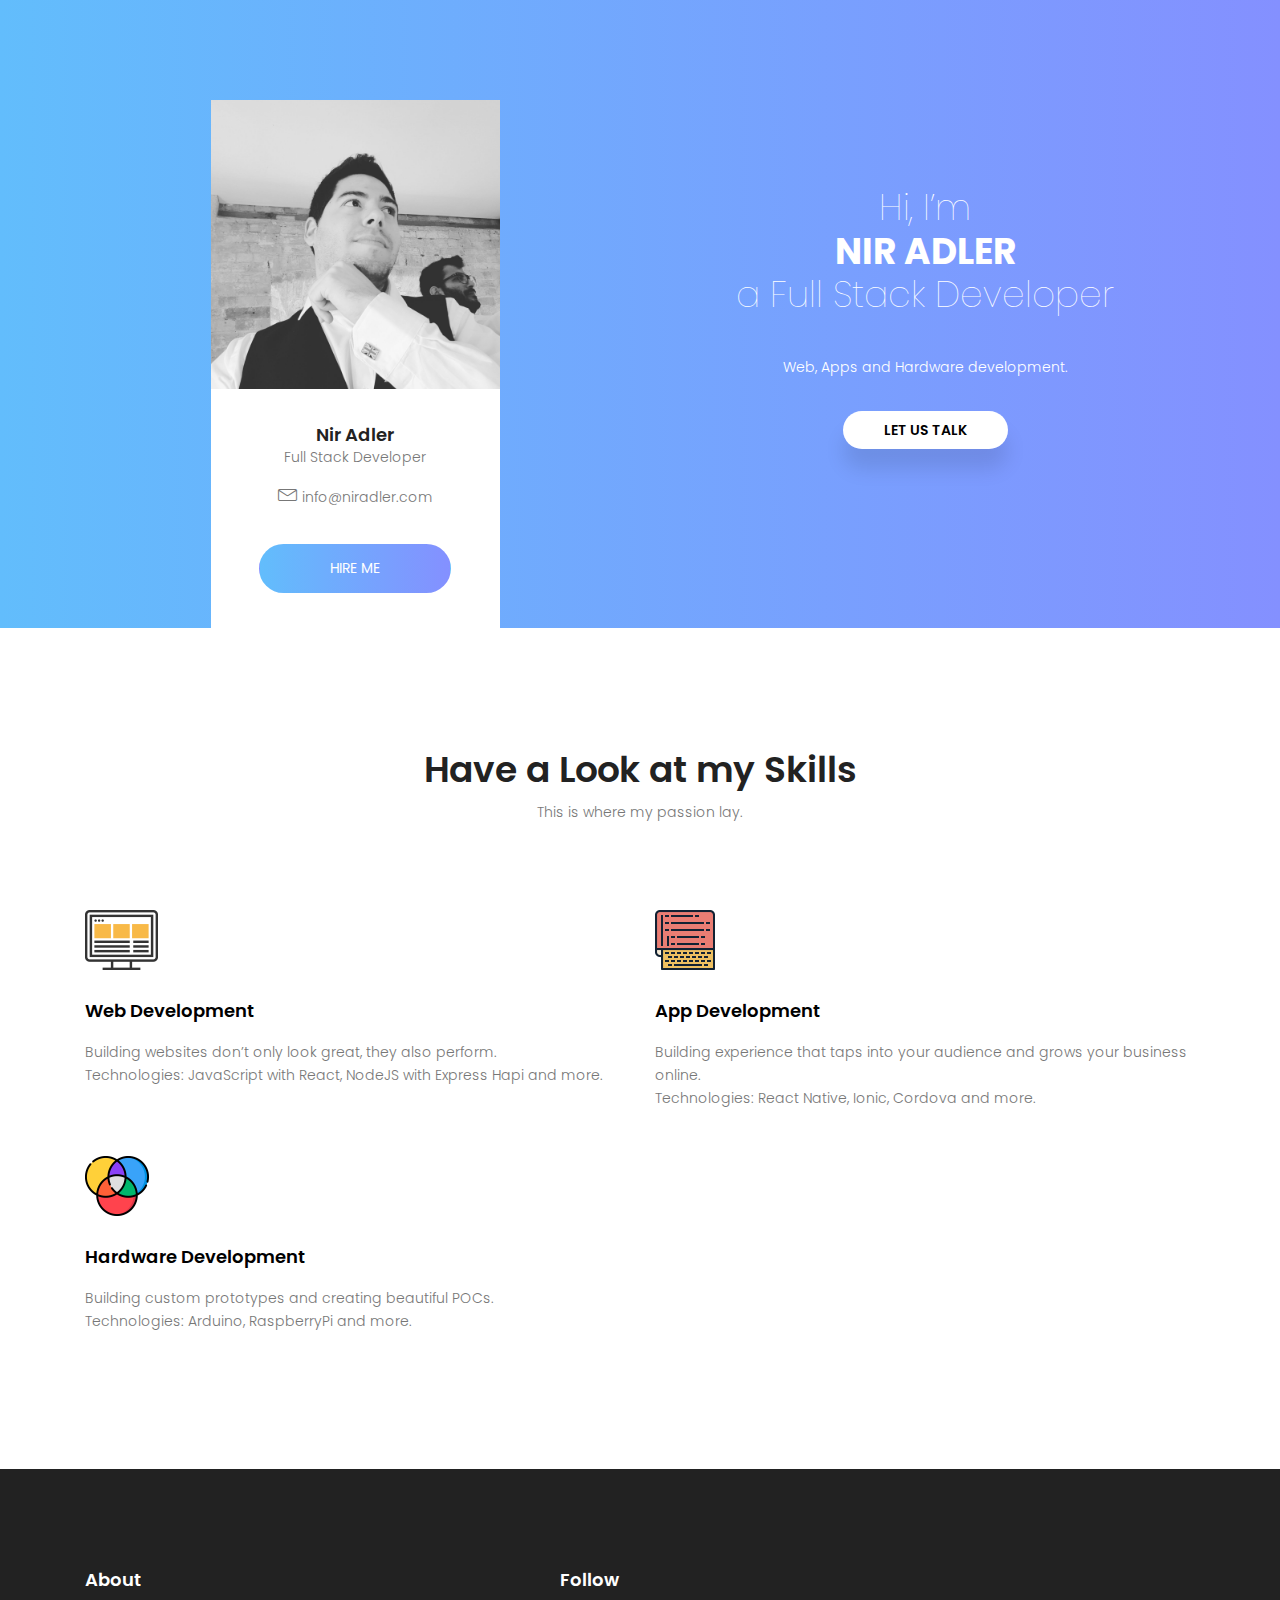
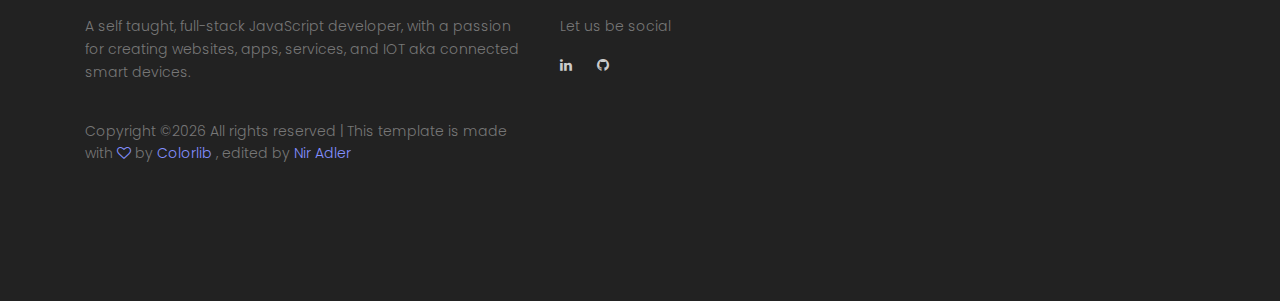
==== commit 7c8fec7b: "clean up" ====
--- a/index.html
+++ b/index.html
@@ -32,7 +32,7 @@
 				
 			<div class="container">
 				<div class="row justify-content-start align-items-center">		
-						<div class="col-lg-6 col-md-12 banner-right">
+						<div class="col-lg-6 col-md-12 banner-right hide-mobile">
 						<div class="myself-wrap">
 								<img class="img-fluid" src="img/header-img.jpg" alt="" style="max-height: 289px">
 								<div class="desc">
@@ -143,6 +143,7 @@
 								<p>Let us be social</p>
 								<div class="footer-social d-flex align-items-center">
 									<a href="https://www.linkedin.com/in/niradler/"><i class="fa fa-linkedin"></i></a>
+									<a href="https://github.com/niradler"><i class="fa fa-github"></i></a>
 								</div>
 							</div>
 						</div>							
--- a/css/main.css
+++ b/css/main.css
@@ -58,7 +58,8 @@
   position: relative;
 }
 
-ol, ul {
+ol,
+ul {
   margin: 0;
   padding: 0;
   list-style: none;
@@ -83,7 +84,9 @@
   border: 0;
 }
 
-a, a:focus, a:hover {
+a,
+a:focus,
+a:hover {
   text-decoration: none;
   outline: 0;
 }
@@ -107,7 +110,11 @@
  *  Typography
  *
  **/
-.btn i, .btn-large i, .btn-floating i, .btn-large i, .btn-flat i {
+.btn i,
+.btn-large i,
+.btn-floating i,
+.btn-large i,
+.btn-flat i {
   font-size: 1em;
   line-height: inherit;
 }
@@ -116,8 +123,12 @@
   background: #f9f9ff;
 }
 
-h1, h2, h3,
-h4, h5, h6 {
+h1,
+h2,
+h3,
+h4,
+h5,
+h6 {
   font-family: "Poppins", sans-serif;
   color: #222222;
   line-height: 1.2em !important;
@@ -126,8 +137,12 @@
   font-weight: 600;
 }
 
-.h1, .h2, .h3,
-.h4, .h5, .h6 {
+.h1,
+.h2,
+.h3,
+.h4,
+.h5,
+.h6 {
   margin-bottom: 0;
   margin-top: 0;
   font-family: "Poppins", sans-serif;
@@ -135,32 +150,39 @@
   color: #222222;
 }
 
-h1, .h1 {
+h1,
+.h1 {
   font-size: 36px;
 }
 
-h2, .h2 {
+h2,
+.h2 {
   font-size: 30px;
 }
 
-h3, .h3 {
+h3,
+.h3 {
   font-size: 24px;
 }
 
-h4, .h4 {
+h4,
+.h4 {
   font-size: 18px;
 }
 
-h5, .h5 {
+h5,
+.h5 {
   font-size: 16px;
 }
 
-h6, .h6 {
+h6,
+.h6 {
   font-size: 14px;
   color: #222222;
 }
 
-td, th {
+td,
+th {
   border-radius: 0px;
 }
 
@@ -173,7 +195,8 @@
  * 2. The use of `table` rather than `block` is only necessary if using
  *    `:before` to contain the top-margins of child elements.
  */
-.clear::before, .clear::after {
+.clear::before,
+.clear::after {
   content: " ";
   display: table;
 }
@@ -805,11 +828,21 @@
   font-size: 14px;
 }
 
-h1, h2, h3, h4, h5, h6 {
+h1,
+h2,
+h3,
+h4,
+h5,
+h6 {
   line-height: 1.5em;
 }
 
-.typography h1, .typography h2, .typography h3, .typography h4, .typography h5, .typography h6 {
+.typography h1,
+.typography h2,
+.typography h3,
+.typography h4,
+.typography h5,
+.typography h6 {
   color: #777777;
 }
 
@@ -1102,7 +1135,10 @@
   display: flex;
 }
 
-.progress-table .table-head .serial, .progress-table .table-head .country, .progress-table .table-head .visit, .progress-table .table-head .percentage {
+.progress-table .table-head .serial,
+.progress-table .table-head .country,
+.progress-table .table-head .visit,
+.progress-table .table-head .percentage {
   color: #222222;
   line-height: 40px;
   text-transform: uppercase;
@@ -1115,7 +1151,10 @@
   display: flex;
 }
 
-.progress-table .table-row .serial, .progress-table .table-row .country, .progress-table .table-row .visit, .progress-table .table-row .percentage {
+.progress-table .table-row .serial,
+.progress-table .table-row .country,
+.progress-table .table-row .visit,
+.progress-table .table-row .percentage {
   display: flex;
   align-items: center;
 }
@@ -1356,7 +1395,7 @@
   cursor: pointer;
 }
 
-.default-switch input + label {
+.default-switch input+label {
   position: absolute;
   top: 1px;
   left: 1px;
@@ -1372,7 +1411,7 @@
   cursor: pointer;
 }
 
-.default-switch input:checked + label {
+.default-switch input:checked+label {
   left: 19px;
 }
 
@@ -1396,7 +1435,7 @@
   opacity: 0;
 }
 
-.primary-switch input + label {
+.primary-switch input+label {
   position: absolute;
   left: 0;
   top: 0;
@@ -1406,7 +1445,7 @@
   height: 100%;
 }
 
-.primary-switch input + label:before {
+.primary-switch input+label:before {
   content: "";
   position: absolute;
   left: 0;
@@ -1424,7 +1463,7 @@
   transition: all 0.2s;
 }
 
-.primary-switch input + label:after {
+.primary-switch input+label:after {
   content: "";
   position: absolute;
   top: 1px;
@@ -1441,11 +1480,11 @@
   cursor: pointer;
 }
 
-.primary-switch input:checked + label:after {
+.primary-switch input:checked+label:after {
   left: 19px;
 }
 
-.primary-switch input:checked + label:before {
+.primary-switch input:checked+label:before {
   background: #8490ff;
 }
 
@@ -1469,7 +1508,7 @@
   opacity: 0;
 }
 
-.confirm-switch input + label {
+.confirm-switch input+label {
   position: absolute;
   left: 0;
   top: 0;
@@ -1479,7 +1518,7 @@
   height: 100%;
 }
 
-.confirm-switch input + label:before {
+.confirm-switch input+label:before {
   content: "";
   position: absolute;
   left: 0;
@@ -1497,7 +1536,7 @@
   cursor: pointer;
 }
 
-.confirm-switch input + label:after {
+.confirm-switch input+label:after {
   content: "";
   position: absolute;
   top: 1px;
@@ -1514,11 +1553,11 @@
   cursor: pointer;
 }
 
-.confirm-switch input:checked + label:after {
+.confirm-switch input:checked+label:after {
   left: 19px;
 }
 
-.confirm-switch input:checked + label:before {
+.confirm-switch input:checked+label:before {
   background: #4cd3e3;
 }
 
@@ -1542,7 +1581,7 @@
   opacity: 0;
 }
 
-.primary-checkbox input + label {
+.primary-checkbox input+label {
   position: absolute;
   left: 0;
   top: 0;
@@ -1555,7 +1594,7 @@
   border: 1px solid #f1f1f1;
 }
 
-.primary-checkbox input:checked + label {
+.primary-checkbox input:checked+label {
   background: url(../img/elements/primary-check.png) no-repeat center center/cover;
   border: none;
 }
@@ -1580,7 +1619,7 @@
   opacity: 0;
 }
 
-.confirm-checkbox input + label {
+.confirm-checkbox input+label {
   position: absolute;
   left: 0;
   top: 0;
@@ -1593,7 +1632,7 @@
   border: 1px solid #f1f1f1;
 }
 
-.confirm-checkbox input:checked + label {
+.confirm-checkbox input:checked+label {
   background: url(../img/elements/success-check.png) no-repeat center center/cover;
   border: none;
 }
@@ -1618,7 +1657,7 @@
   opacity: 0;
 }
 
-.disabled-checkbox input + label {
+.disabled-checkbox input+label {
   position: absolute;
   left: 0;
   top: 0;
@@ -1636,7 +1675,7 @@
   z-index: 3;
 }
 
-.disabled-checkbox input:checked + label {
+.disabled-checkbox input:checked+label {
   background: url(../img/elements/disabled-check.png) no-repeat center center/cover;
   border: none;
 }
@@ -1661,7 +1700,7 @@
   opacity: 0;
 }
 
-.primary-radio input + label {
+.primary-radio input+label {
   position: absolute;
   left: 0;
   top: 0;
@@ -1674,7 +1713,7 @@
   border: 1px solid #f1f1f1;
 }
 
-.primary-radio input:checked + label {
+.primary-radio input:checked+label {
   background: url(../img/elements/primary-radio.png) no-repeat center center/cover;
   border: none;
 }
@@ -1699,7 +1738,7 @@
   opacity: 0;
 }
 
-.confirm-radio input + label {
+.confirm-radio input+label {
   position: absolute;
   left: 0;
   top: 0;
@@ -1712,7 +1751,7 @@
   border: 1px solid #f1f1f1;
 }
 
-.confirm-radio input:checked + label {
+.confirm-radio input:checked+label {
   background: url(../img/elements/success-radio.png) no-repeat center center/cover;
   border: none;
 }
@@ -1737,7 +1776,7 @@
   opacity: 0;
 }
 
-.disabled-radio input + label {
+.disabled-radio input+label {
   position: absolute;
   left: 0;
   top: 0;
@@ -1755,7 +1794,7 @@
   z-index: 3;
 }
 
-.disabled-radio input:checked + label {
+.disabled-radio input:checked+label {
   background: url(../img/elements/disabled-radio.png) no-repeat center center/cover;
   border: none;
 }
@@ -1923,9 +1962,11 @@
   .navbar-nav {
     margin-top: 10px;
   }
+
   .navbar-nav a {
     padding: 0;
   }
+
   .navbar-nav li {
     padding: 15px 0;
   }
@@ -1954,13 +1995,26 @@
   }
 }
 
-.p1-gradient-bg, .primary-btn, .primary-btn2:hover, .default-header, .dropdown-menu, .banner-area, .myself-wrap .desc .talk-btn, .skillbar-bar, .single-feature:hover, .single-footer-widget .click-btn, .generic-banner {
+.p1-gradient-bg,
+.primary-btn,
+.primary-btn2:hover,
+.default-header,
+.dropdown-menu,
+.banner-area,
+.myself-wrap .desc .talk-btn,
+.skillbar-bar,
+.single-feature:hover,
+.single-footer-widget .click-btn,
+.generic-banner {
   background-image: -moz-linear-gradient(0deg, #62bdfc 0%, #8490ff 100%);
   background-image: -webkit-linear-gradient(0deg, #62bdfc 0%, #8490ff 100%);
   background-image: -ms-linear-gradient(0deg, #62bdfc 0%, #8490ff 100%);
 }
 
-.p1-gradient-color, .single-service a:hover, .footer-social a:hover i, .single-footer-widget .bb-btn {
+.p1-gradient-color,
+.single-service a:hover,
+.footer-social a:hover i,
+.single-footer-widget .bb-btn {
   background: -moz-linear-gradient(0deg, #62bdfc 0%, #8490ff 100%);
   background: -webkit-linear-gradient(0deg, #62bdfc 0%, #8490ff 100%);
   background: -ms-linear-gradient(0deg, #62bdfc 0%, #8490ff 100%);
@@ -2086,6 +2140,7 @@
     -o-transition: all 200ms ease-in;
     transition: all 200ms ease-in;
   }
+
   .dropdown:hover .dropdown-menu {
     display: block;
     opacity: 1;
@@ -2108,7 +2163,8 @@
   }
 }
 
-.dropdown-item:focus, .dropdown-item:hover {
+.dropdown-item:focus,
+.dropdown-item:hover {
   color: #16181b;
   text-decoration: none;
   background-color: transparent;
@@ -2186,6 +2242,7 @@
     margin-top: 70px;
     margin-bottom: 30px;
   }
+
   .banner-right img {
     width: 40%;
     margin-right: auto !important;
@@ -2377,7 +2434,8 @@
   color: #fff;
 }
 
-.single-feature:hover a, .single-feature:hover .title .lnr {
+.single-feature:hover a,
+.single-feature:hover .title .lnr {
   color: #fff;
 }
 
@@ -2406,7 +2464,8 @@
   padding: 15px;
 }
 
-.form-area input, .form-area textarea {
+.form-area input,
+.form-area textarea {
   border-radius: 0;
   font-size: 12px;
 }
@@ -2428,7 +2487,8 @@
   font-weight: 600;
 }
 
-.copy-right-text i, .copy-right-text a {
+.copy-right-text i,
+.copy-right-text a {
   color: #8490ff;
 }
 
@@ -2560,7 +2620,8 @@
   padding-top: 20px;
 }
 
-.footer-text a, .footer-text i {
+.footer-text a,
+.footer-text i {
   color: #8490ff;
 }
 
@@ -2582,6 +2643,16 @@
   }
 }
 
+.hide-mobile {
+  display: block;
+}
+
+@media (max-width: 997px) {
+  .hide-mobile {
+    display: none !important;
+  }
+}
+
 .generic-banner .generic-banner-content h2 {
   line-height: 1.2em;
   margin-bottom: 20px;
@@ -2635,4 +2706,4 @@
 
 .switch-wrap p {
   margin: 0;
-}
+}